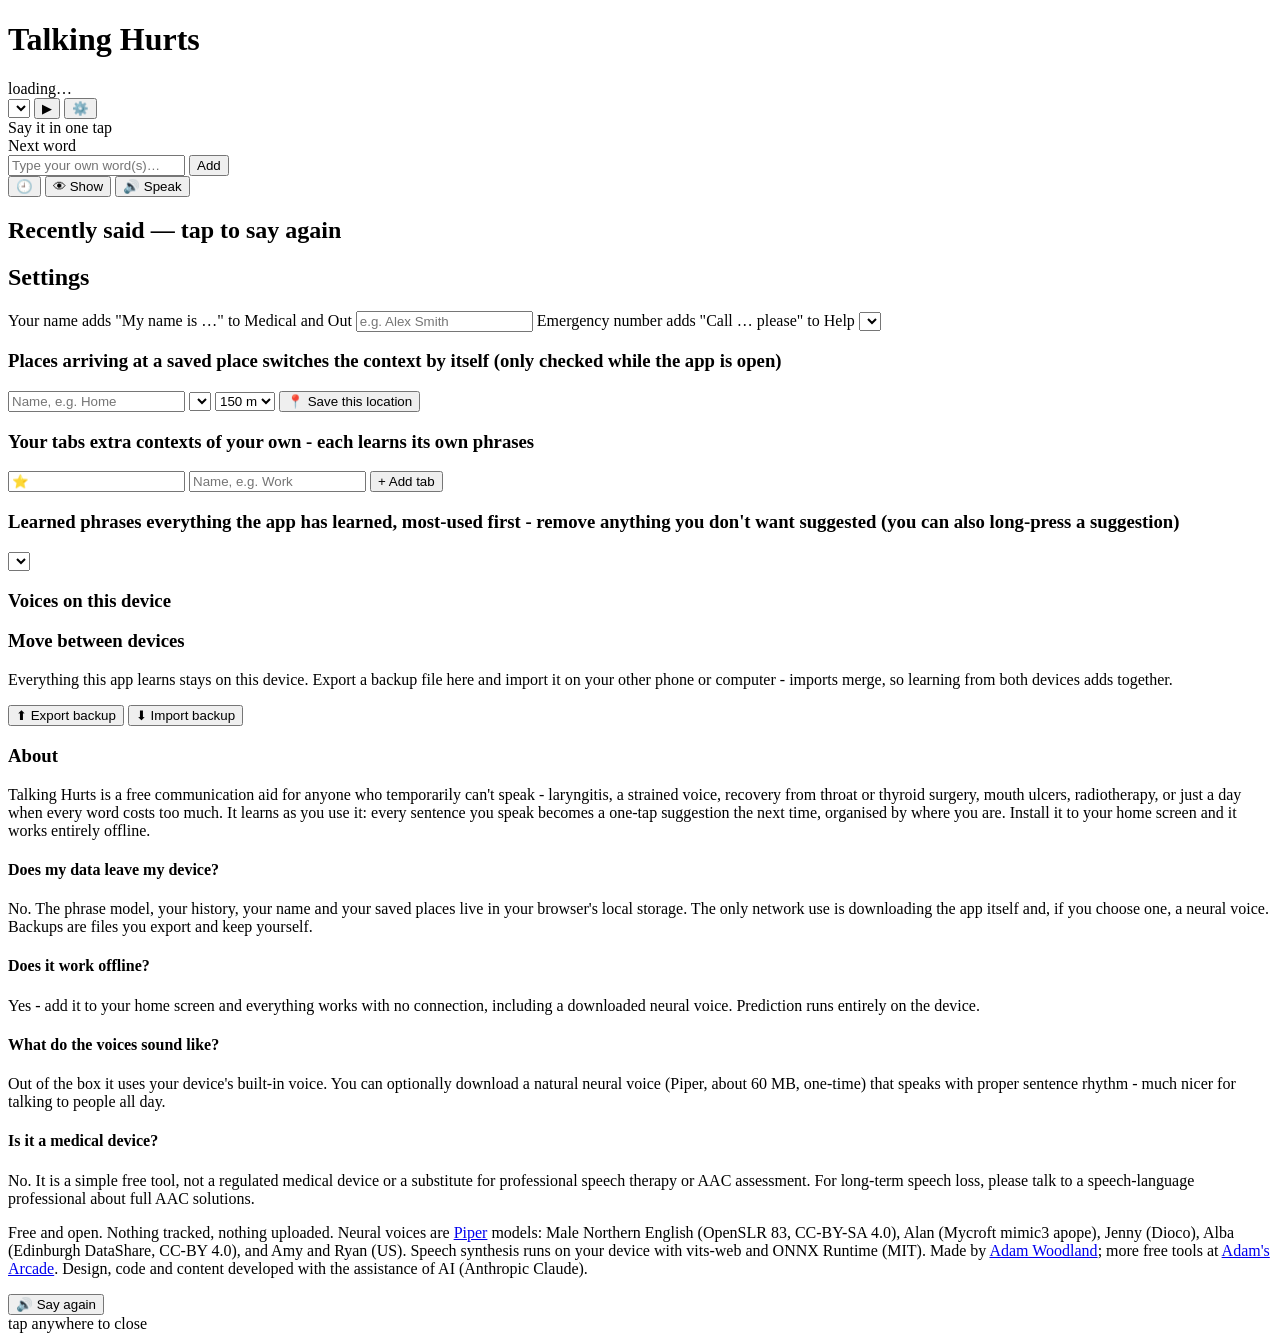
==== index.html @ 51ef8f82 "Cross-link the fleet Footer links to Adam's Arcade and to adamwoodland.com (author), the standard AI" ====
<!DOCTYPE html>
<html lang="en">
<head>
<meta charset="utf-8">
<meta name="viewport" content="width=device-width, initial-scale=1, viewport-fit=cover">
<meta name="theme-color" content="#10141c">
<title>Talking Hurts - speak with taps when your voice can't</title>
<meta name="description" content="A free communication aid for when talking hurts or your voice is gone: build sentences with one-tap phrases and predictive words, and your phone speaks them aloud. Learns your phrases, works offline, nothing leaves your device.">
<link rel="canonical" href="https://talkinghurts.com/">
<link rel="stylesheet" href="style.css">
<link rel="icon" href="favicon.svg" type="image/svg+xml">
<link rel="apple-touch-icon" href="apple-touch-icon.png">
<link rel="manifest" href="manifest.json">
<meta name="apple-mobile-web-app-capable" content="yes">
<meta name="apple-mobile-web-app-status-bar-style" content="black">
<meta name="apple-mobile-web-app-title" content="Talking Hurts">
<meta property="og:title" content="Talking Hurts">
<meta property="og:description" content="Lost your voice? Build sentences with taps and your phone speaks them. Free, offline-capable, private - it learns your phrases on your device and nothing is uploaded.">
<meta property="og:url" content="https://talkinghurts.com/">
<meta property="og:type" content="website">
<meta name="twitter:card" content="summary">
<meta name="twitter:title" content="Talking Hurts - speak with taps when your voice can't">
<meta name="twitter:description" content="A free, private communication aid: one-tap phrases, predictive words, natural neural voices, offline support. For laryngitis, throat surgery recovery, and any day talking hurts.">
<script type="application/ld+json">
{
  "@context": "https://schema.org",
  "@type": "WebApplication",
  "name": "Talking Hurts",
  "url": "https://talkinghurts.com/",
  "applicationCategory": "MedicalApplication",
  "operatingSystem": "Any (browser)",
  "offers": { "@type": "Offer", "price": "0", "priceCurrency": "USD" },
  "description": "A free communication aid for people who temporarily cannot speak: build sentences from one-tap phrases and predictive words and the device speaks them aloud. Learns the user's phrases locally, works offline as an installable app, and uploads nothing."
}
</script>
<script type="application/ld+json">
{
  "@context": "https://schema.org",
  "@type": "FAQPage",
  "mainEntity": [
    {
      "@type": "Question",
      "name": "Does my data leave my device?",
      "acceptedAnswer": { "@type": "Answer", "text": "No. The phrase model, your history, your name and your saved places live in your browser's local storage. The only network use is downloading the app itself and, if you choose one, a neural voice. Backups are files you export and keep yourself." }
    },
    {
      "@type": "Question",
      "name": "Does it work offline?",
      "acceptedAnswer": { "@type": "Answer", "text": "Yes - add it to your home screen and everything works with no connection, including a downloaded neural voice. Prediction runs entirely on the device." }
    },
    {
      "@type": "Question",
      "name": "What do the voices sound like?",
      "acceptedAnswer": { "@type": "Answer", "text": "Out of the box it uses your device's built-in voice. You can optionally download a natural neural voice (Piper, about 60 MB, one-time) that speaks with proper sentence rhythm - much nicer for talking to people all day." }
    },
    {
      "@type": "Question",
      "name": "Is it a medical device?",
      "acceptedAnswer": { "@type": "Answer", "text": "No. It is a simple free tool, not a regulated medical device or a substitute for professional speech therapy or AAC assessment. For long-term speech loss, please talk to a speech-language professional about full AAC solutions." }
    }
  ]
}
</script>
</head>
<body>

<div id="appview">
<header>
  <h1>Talking&nbsp;Hurts</h1>
  <div id="voiceBox">
    <div id="voiceStatus">loading…</div>
    <select id="voiceSel" aria-label="Voice"></select>
    <button id="voicePlay" title="Hear a sample of this voice" aria-label="Hear a sample of this voice">▶</button>
    <button id="setBtn" title="Settings" aria-label="Settings">⚙️</button>
  </div>
</header>

<div id="contexts"></div>

<div id="sentenceBar"></div>

<div id="suggestions">
  <div class="sugHead" id="completionsHead">Say it in one tap</div>
  <div id="completions"></div>
  <div class="sugHead">Next word</div>
  <div id="words"></div>
</div>

<div id="composer">
  <input id="freeText" type="text" autocomplete="off" autocapitalize="none"
         placeholder="Type your own word(s)…">
  <button id="addBtn">Add</button>
</div>

<div id="actions">
  <button id="histBtn" title="History of what you've said">🕘</button>
  <button id="showBtn">👁 Show</button>
  <button id="speakBtn">🔊 Speak</button>
</div>
</div>

<div id="histPanel">
  <div id="histSheet">
    <h2>Recently said — tap to say again</h2>
    <div id="histList"></div>
  </div>
</div>

<div id="setPanel">
  <div id="setSheet">
    <h2>Settings</h2>
    <label class="setLbl" for="setName">Your name <span class="setHint">adds "My name is …" to Medical and Out</span></label>
    <input id="setName" type="text" autocomplete="name" placeholder="e.g. Alex Smith">
    <label class="setLbl" for="setEmergency">Emergency number <span class="setHint">adds "Call … please" to Help</span></label>
    <select id="setEmergency"></select>

    <h3 class="setSub">Places <span class="setHint">arriving at a saved place switches the context by itself (only checked while the app is open)</span></h3>
    <div id="placesList"></div>
    <div class="placeAdd">
      <input id="placeName" type="text" placeholder="Name, e.g. Home">
      <select id="placeCtx" aria-label="Context for this place"></select>
      <select id="placeRadius" aria-label="Radius">
        <option value="100">100 m</option>
        <option value="150" selected>150 m</option>
        <option value="300">300 m</option>
        <option value="1000">1 km</option>
      </select>
      <button id="addPlaceBtn">📍 Save this location</button>
    </div>

    <h3 class="setSub">Your tabs <span class="setHint">extra contexts of your own - each learns its own phrases</span></h3>
    <div id="ctxList"></div>
    <div class="ctxAdd">
      <input id="ctxEmoji" type="text" maxlength="4" placeholder="⭐" aria-label="Emoji for the tab">
      <input id="ctxName" type="text" placeholder="Name, e.g. Work">
      <button id="addCtxBtn">+ Add tab</button>
    </div>

    <h3 class="setSub">Learned phrases <span class="setHint">everything the app has learned, most-used first - remove anything you don't want suggested (you can also long-press a suggestion)</span></h3>
    <select id="phraseCtx" aria-label="Tab to show phrases for"></select>
    <div id="phraseList"></div>

    <h3 class="setSub">Voices on this device</h3>
    <div id="voiceStore"></div>

    <h3 class="setSub">Move between devices</h3>
    <p class="setHint">Everything this app learns stays on this device. Export a backup file here and import it on your other phone or computer - imports merge, so learning from both devices adds together.</p>
    <div class="setRow">
      <button id="exportBtn">⬆ Export backup</button>
      <button id="importBtn">⬇ Import backup</button>
      <input type="file" id="importFile" accept="application/json,.json" hidden>
    </div>

    <h3 class="setSub">About</h3>
    <div class="aboutText">
      <p>Talking Hurts is a free communication aid for anyone who temporarily can't speak -
      laryngitis, a strained voice, recovery from throat or thyroid surgery, mouth ulcers,
      radiotherapy, or just a day when every word costs too much. It learns as you use it:
      every sentence you speak becomes a one-tap suggestion the next time, organised by
      where you are. Install it to your home screen and it works entirely offline.</p>
      <h4>Does my data leave my device?</h4>
      <p>No. The phrase model, your history, your name and your saved places live in your
      browser's local storage. The only network use is downloading the app itself and, if
      you choose one, a neural voice. Backups are files you export and keep yourself.</p>
      <h4>Does it work offline?</h4>
      <p>Yes - add it to your home screen and everything works with no connection, including
      a downloaded neural voice. Prediction runs entirely on the device.</p>
      <h4>What do the voices sound like?</h4>
      <p>Out of the box it uses your device's built-in voice. You can optionally download a
      natural neural voice (Piper, about 60 MB, one-time) that speaks with proper sentence
      rhythm - much nicer for talking to people all day.</p>
      <h4>Is it a medical device?</h4>
      <p>No. It is a simple free tool, not a regulated medical device or a substitute for
      professional speech therapy or AAC assessment. For long-term speech loss, please talk
      to a speech-language professional about full AAC solutions.</p>
      <p class="aboutFine">Free and open. Nothing tracked, nothing uploaded.
      Neural voices are <a href="https://github.com/rhasspy/piper" rel="noopener noreferrer">Piper</a> models:
      Male Northern English (OpenSLR 83, CC-BY-SA 4.0), Alan (Mycroft mimic3 apope), Jenny (Dioco),
      Alba (Edinburgh DataShare, CC-BY 4.0), and Amy and Ryan (US). Speech synthesis runs on
      your device with vits-web and ONNX Runtime (MIT). Made by <a href="https://adamwoodland.com/" rel="noopener noreferrer">Adam Woodland</a>; more free tools at <a href="https://games.adamwoodland.com/" rel="noopener noreferrer">Adam's Arcade</a>. Design, code and content developed with the assistance of AI (Anthropic Claude).</p>
    </div>
  </div>
</div>

<div id="overlay">
  <div id="overlayText"></div>
  <button id="againBtn">🔊 Say again</button>
  <div id="overlayHint">tap anywhere to close</div>
</div>

<div id="toast" role="status" aria-live="polite"></div>

<audio id="player" playsinline></audio>

<script type="module" src="app.js"></script>
</body>
</html>
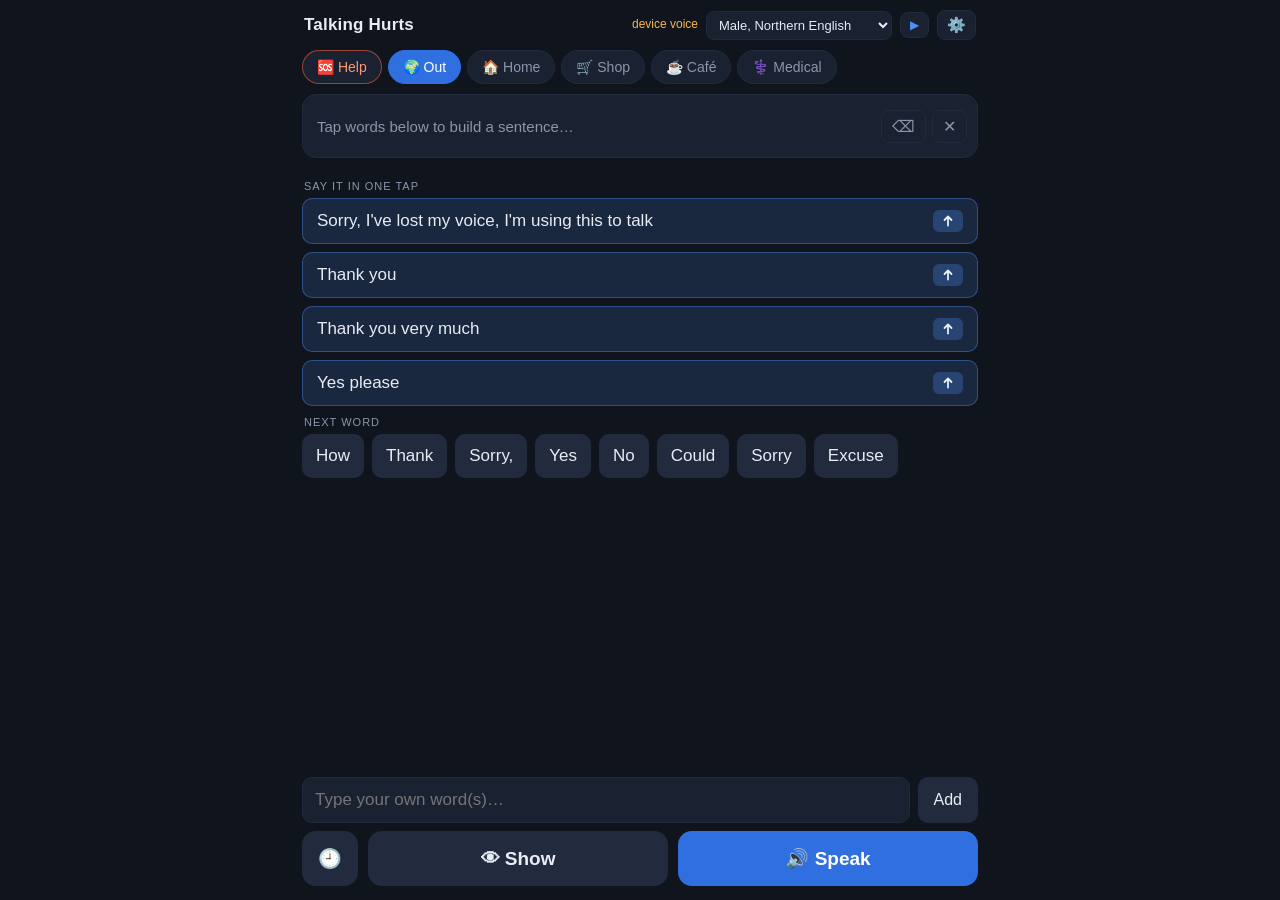
==== commit 1db58027: "Say where the iPhone Home Screen location switch is When saving a place is refused (or unavailable) " ====
--- a/index.html
+++ b/index.html
@@ -127,6 +127,7 @@
       </select>
       <button id="addPlaceBtn">📍 Save this location</button>
     </div>
+    <p id="placeHelp" class="placeHelp" hidden></p>
 
     <h3 class="setSub">Your tabs <span class="setHint">extra contexts of your own - each learns its own phrases</span></h3>
     <div id="ctxList"></div>
--- a/style.css
+++ b/style.css
@@ -0,0 +1,473 @@
+  :root {
+    --bg: #10141c;
+    --panel: #1a2130;
+    --panel-2: #222b3e;
+    --text: #e8ecf4;
+    --muted: #8b96ab;
+    --accent: #4f8ef7;
+    --accent-2: #2f6fe0;
+    --good: #3ecf8e;
+    --warn: #f7b74f;
+    --radius: 14px;
+  }
+  * { box-sizing: border-box; -webkit-tap-highlight-color: transparent; }
+  html, body { margin: 0; }
+  body {
+    background: var(--bg);
+    color: var(--text);
+    font-family: -apple-system, BlinkMacSystemFont, "Segoe UI", Roboto, sans-serif;
+    overflow: hidden; /* the app is the whole page; about/FAQ lives in the Settings sheet */
+  }
+  /* The app owns the viewport. */
+  #appview {
+    height: 100vh;
+    height: 100dvh;
+    display: flex;
+    flex-direction: column;
+    max-width: 700px;
+    margin: 0 auto;
+    padding: env(safe-area-inset-top) 12px calc(env(safe-area-inset-bottom) + 8px);
+  }
+
+  header {
+    display: flex;
+    align-items: center;
+    justify-content: space-between;
+    gap: 8px;
+    padding: 10px 2px 6px;
+  }
+  header h1 { font-size: 17px; margin: 0; font-weight: 600; letter-spacing: 0.2px; }
+  #voiceStatus {
+    font-size: 12px;
+    color: var(--muted);
+    text-align: right;
+    line-height: 1.3;
+  }
+  #voiceStatus button {
+    font-size: 12px;
+    color: var(--accent);
+    background: none;
+    border: 1px solid var(--accent);
+    border-radius: 8px;
+    padding: 4px 8px;
+    cursor: pointer;
+  }
+  #voiceBox { display: flex; align-items: center; gap: 8px; min-width: 0; }
+  #voiceSel {
+    background: var(--panel);
+    color: var(--text);
+    border: 1px solid var(--panel-2);
+    border-radius: 8px;
+    font-size: 13px;
+    padding: 5px 8px;
+    max-width: 220px;
+    min-width: 0;
+    flex: 0 1 auto;   /* shrink before pushing the settings gear off-screen */
+  }
+  #voiceStatus { flex: 0 0 auto; }
+  #setBtn { flex: 0 0 auto; }
+
+  #contexts {
+    display: flex;
+    gap: 6px;
+    overflow-x: auto;
+    padding: 4px 0 10px;
+    scrollbar-width: none;
+  }
+  #contexts::-webkit-scrollbar { display: none; }
+  .ctx {
+    flex: 0 0 auto;
+    border: 1px solid var(--panel-2);
+    background: var(--panel);
+    color: var(--muted);
+    border-radius: 999px;
+    padding: 8px 14px;
+    font-size: 14px;
+    cursor: pointer;
+  }
+  .ctx.active {
+    background: var(--accent-2);
+    border-color: var(--accent-2);
+    color: #fff;
+  }
+  .ctx.help { border-color: rgba(224, 90, 60, 0.65); color: #ff9770; }
+  .ctx.help.active { background: #d9482f; border-color: #d9482f; color: #fff; }
+
+  #sentenceBar {
+    background: var(--panel);
+    border: 1px solid var(--panel-2);
+    border-radius: var(--radius);
+    min-height: 64px;
+    padding: 10px;
+    display: flex;
+    flex-wrap: wrap;
+    align-items: center;
+    gap: 6px;
+  }
+  #sentenceBar .placeholder { color: var(--muted); font-size: 15px; padding: 4px; }
+  .token {
+    background: var(--panel-2);
+    border-radius: 8px;
+    padding: 6px 10px;
+    font-size: 17px;
+    cursor: pointer;
+  }
+  .token:last-of-type { outline: 1px solid rgba(79,142,247,.45); }
+  #barBtns { margin-left: auto; display: flex; gap: 6px; }
+  #barBtns button {
+    background: none;
+    border: 1px solid var(--panel-2);
+    color: var(--muted);
+    border-radius: 8px;
+    font-size: 16px;
+    padding: 6px 10px;
+    cursor: pointer;
+  }
+
+  #suggestions { flex: 1; overflow-y: auto; padding: 12px 0 4px; }
+  .sugHead {
+    font-size: 11px;
+    text-transform: uppercase;
+    letter-spacing: 1px;
+    color: var(--muted);
+    margin: 10px 2px 6px;
+  }
+  #completions, #words { display: flex; flex-wrap: wrap; gap: 8px; }
+  .chip {
+    border: none;
+    border-radius: 10px;
+    padding: 12px 14px;
+    font-size: 17px;
+    cursor: pointer;
+    color: var(--text);
+    background: var(--panel-2);
+    text-align: left;
+  }
+  .chip.completion {
+    background: rgba(79, 142, 247, 0.16);
+    border: 1px solid rgba(79, 142, 247, 0.4);
+    width: 100%;
+    display: flex;
+    justify-content: space-between;
+    gap: 10px;
+  }
+  .chip.completion .lift {
+    flex: 0 0 auto;
+    align-self: center;
+    display: inline-flex;
+    align-items: center;
+    justify-content: center;
+    height: 22px;
+    background: rgba(79, 142, 247, 0.28);
+    border: none;
+    color: var(--text);
+    border-radius: 6px;
+    font-size: 13px;
+    line-height: 1;
+    padding: 0 9px;
+    margin: -2px 0; /* never taller than the label line, so rows stay slim */
+    cursor: pointer;
+  }
+  .empty { color: var(--muted); font-size: 14px; padding: 6px 2px; }
+
+  #composer { display: flex; gap: 8px; padding: 8px 0; }
+  #freeText {
+    flex: 1;
+    background: var(--panel);
+    border: 1px solid var(--panel-2);
+    border-radius: 10px;
+    color: var(--text);
+    font-size: 17px;
+    padding: 12px;
+    min-width: 0;
+  }
+  #freeText:focus { outline: 1px solid var(--accent); }
+  #addBtn {
+    background: var(--panel-2);
+    color: var(--text);
+    border: none;
+    border-radius: 10px;
+    font-size: 16px;
+    padding: 0 16px;
+    cursor: pointer;
+  }
+
+  #actions { display: flex; gap: 10px; padding-bottom: 6px; }
+  #actions button {
+    flex: 1;
+    border: none;
+    border-radius: var(--radius);
+    font-size: 19px;
+    font-weight: 600;
+    padding: 16px;
+    cursor: pointer;
+  }
+  #showBtn { background: var(--panel-2); color: var(--text); }
+  #histBtn { flex: 0 0 auto !important; background: var(--panel-2); color: var(--text); }
+
+  #histPanel {
+    position: fixed;
+    inset: 0;
+    background: rgba(6, 9, 14, 0.72);
+    display: none;
+    align-items: flex-end;
+    z-index: 40;
+  }
+  #histPanel.show { display: flex; }
+  #histSheet {
+    background: var(--panel);
+    width: 100%;
+    max-width: 700px;
+    margin: 0 auto;
+    max-height: 65vh;
+    overflow-y: auto;
+    border-radius: 16px 16px 0 0;
+    padding: 14px 14px calc(env(safe-area-inset-bottom) + 14px);
+  }
+  #histSheet h2 {
+    margin: 0 0 10px;
+    font-size: 12px;
+    font-weight: 600;
+    color: var(--muted);
+    text-transform: uppercase;
+    letter-spacing: 1px;
+  }
+  #histList { display: flex; flex-direction: column; gap: 8px; }
+  .histItem {
+    text-align: left;
+    background: var(--panel-2);
+    border: none;
+    color: var(--text);
+    border-radius: 10px;
+    padding: 12px 14px;
+    font-size: 17px;
+    cursor: pointer;
+  }
+  .histItem .when { display: block; color: var(--muted); font-size: 12px; margin-top: 3px; }
+  #speakBtn { background: var(--accent-2); color: #fff; flex: 2; }
+  #speakBtn:active { background: var(--accent); }
+  #speakBtn.busy { opacity: 0.6; }
+
+  #overlay {
+    position: fixed;
+    inset: 0;
+    background: #fff;
+    color: #111;
+    display: none;
+    align-items: center;
+    justify-content: center;
+    text-align: center;
+    padding: 28px;
+    z-index: 50;
+    cursor: pointer;
+  }
+  #overlay.show { display: flex; }
+  #overlayText { font-size: clamp(34px, 9vw, 72px); font-weight: 700; line-height: 1.2; }
+  #againBtn {
+    position: absolute;
+    bottom: calc(env(safe-area-inset-bottom) + 44px);
+    left: 50%;
+    transform: translateX(-50%);
+    background: #111;
+    color: #fff;
+    border: none;
+    border-radius: 999px;
+    font-size: 17px;
+    font-weight: 600;
+    padding: 12px 22px;
+    cursor: pointer;
+  }
+  #overlayHint {
+    position: absolute;
+    bottom: calc(env(safe-area-inset-bottom) + 14px);
+    left: 0; right: 0;
+    color: #999;
+    font-size: 14px;
+  }
+
+  .status-ok { color: var(--good); }
+  .status-warn { color: var(--warn); }
+  .chip.completion .lift svg { display: block; }
+
+  #setBtn, #voicePlay {
+    background: var(--panel);
+    border: 1px solid var(--panel-2);
+    color: var(--text);
+    border-radius: 8px;
+    font-size: 15px;
+    padding: 5px 9px;
+    cursor: pointer;
+    flex: 0 0 auto;
+  }
+  #voicePlay { color: var(--accent); font-size: 12px; }
+
+  /* Long-press forget: the chip flips into an inline confirm. */
+  .chip.confirming { background: rgba(224, 90, 60, 0.14); border-color: rgba(224, 90, 60, 0.5); }
+  .chip .lift.danger { background: #d9482f; color: #fff; }
+
+  .ctxAdd { display: grid; grid-template-columns: 64px 1fr auto; gap: 6px; margin-top: 8px; }
+  #setSheet .ctxAdd #ctxEmoji { text-align: center; }
+  .ctxAdd #addCtxBtn {
+    background: var(--panel-2);
+    border: none;
+    color: var(--text);
+    border-radius: 10px;
+    font-size: 15px;
+    font-weight: 600;
+    padding: 0 14px;
+    cursor: pointer;
+  }
+  #phraseCtx { margin-bottom: 8px; }
+  #phraseList { max-height: 260px; overflow-y: auto; }
+  #phraseList .placeRow small { color: var(--muted); margin-left: 6px; }
+
+  /* ---------- settings sheet (same pattern as history) ---------- */
+  #setPanel {
+    position: fixed;
+    inset: 0;
+    background: rgba(6, 9, 14, 0.72);
+    display: none;
+    align-items: flex-end;
+    z-index: 40;
+  }
+  #setPanel.show { display: flex; }
+  #setSheet {
+    background: var(--panel);
+    width: 100%;
+    max-width: 700px;
+    margin: 0 auto;
+    max-height: 85vh;
+    overflow-y: auto;
+    border-radius: 16px 16px 0 0;
+    padding: 16px 16px calc(env(safe-area-inset-bottom) + 16px);
+  }
+  #setSheet h2 { margin: 0 0 12px; font-size: 16px; }
+  .setSub { margin: 20px 0 8px; font-size: 14px; }
+  .setLbl { display: block; font-size: 13px; font-weight: 600; margin: 12px 0 4px; }
+  .setHint { display: block; font-weight: 400; color: var(--muted); font-size: 12px; margin-top: 2px; }
+  #setSheet input[type="text"], #setSheet select {
+    width: 100%;
+    background: var(--bg);
+    border: 1px solid var(--panel-2);
+    border-radius: 10px;
+    color: var(--text);
+    font-size: 16px;
+    padding: 10px 12px;
+  }
+  .placeRow {
+    display: flex;
+    align-items: center;
+    justify-content: space-between;
+    gap: 8px;
+    background: var(--panel-2);
+    border-radius: 10px;
+    padding: 9px 12px;
+    margin-bottom: 6px;
+    font-size: 15px;
+  }
+  .placeRow button {
+    background: none;
+    border: none;
+    color: var(--muted);
+    font-size: 15px;
+    cursor: pointer;
+    padding: 2px 6px;
+  }
+  .placeAdd { display: grid; grid-template-columns: 1fr auto auto; gap: 6px; margin-top: 8px; }
+  .placeAdd #addPlaceBtn {
+    grid-column: 1 / -1;
+    background: var(--accent-2);
+    color: #fff;
+    border: none;
+    border-radius: 10px;
+    font-size: 15px;
+    font-weight: 600;
+    padding: 11px;
+    cursor: pointer;
+  }
+  .placeAdd select { width: auto; }
+  /* Why saving a place failed on an iPhone Home Screen app: stays put, unlike the toast. */
+  .placeHelp { margin: 8px 0 0; padding: 8px 10px; font-size: 13px; line-height: 1.45; background: var(--panel-2); border-left: 3px solid #d9482f; border-radius: 8px; }
+  .setRow { display: flex; gap: 8px; }
+  .setRow button {
+    flex: 1;
+    background: var(--panel-2);
+    border: 1px solid var(--panel-2);
+    color: var(--text);
+    border-radius: 10px;
+    font-size: 15px;
+    font-weight: 600;
+    padding: 12px;
+    cursor: pointer;
+  }
+
+  /* ---------- toast ---------- */
+  #toast {
+    position: fixed;
+    left: 50%;
+    bottom: calc(env(safe-area-inset-bottom) + 86px);
+    transform: translateX(-50%) translateY(8px);
+    background: var(--panel-2);
+    color: var(--text);
+    border: 1px solid #3b4a63;
+    border-radius: 16px;
+    padding: 10px 20px;
+    font-size: 15px;
+    font-weight: 600;
+    text-align: center;
+    box-shadow: 0 6px 24px rgba(0, 0, 0, 0.55);
+    opacity: 0;
+    pointer-events: none;
+    transition: opacity 0.18s, transform 0.18s;
+    z-index: 60;
+    max-width: calc(100vw - 32px);
+  }
+  #toast.show { opacity: 1; transform: translateX(-50%) translateY(0); }
+  /* Failures must be unmissable, not grey-on-grey. */
+  #toast.error {
+    background: #d9482f;
+    border-color: #ff8a70;
+    color: #fff;
+  }
+
+  /* ---------- about (inside the settings sheet) ---------- */
+  .aboutText h4 { font-size: 13px; margin: 12px 0 3px; }
+  .aboutText p { margin: 0 0 8px; line-height: 1.5; color: #c7cfdc; font-size: 13px; }
+  .aboutText a { color: var(--accent); }
+  .aboutFine { color: var(--muted); font-size: 12px; margin-top: 14px; }
+
+  /* ---------- landscape: rail of contexts + actions on the left ---------- */
+  @media (orientation: landscape) and (max-height: 540px) {
+    #appview {
+      max-width: none;
+      display: grid;
+      grid-template-columns: 205px minmax(0, 1fr);
+      grid-template-rows: auto auto 1fr auto;
+      grid-template-areas:
+        "header header"
+        "ctx    bar"
+        "ctx    sug"
+        "actions composer";
+      column-gap: 12px;
+      padding: env(safe-area-inset-top) calc(env(safe-area-inset-right) + 10px)
+               calc(env(safe-area-inset-bottom) + 6px) calc(env(safe-area-inset-left) + 10px);
+    }
+    header { grid-area: header; padding: 6px 2px 4px; }
+    #contexts {
+      grid-area: ctx;
+      flex-direction: column;
+      overflow-y: auto;
+      overflow-x: hidden;
+      padding: 2px 0;
+      align-content: start;
+    }
+    .ctx { text-align: left; }
+    #sentenceBar { grid-area: bar; min-height: 52px; }
+    #suggestions { grid-area: sug; padding: 8px 0 2px; min-height: 0; }
+    .sugHead:first-child { margin-top: 0; }
+    #composer { grid-area: composer; padding: 6px 0 0; }
+    #actions { grid-area: actions; padding: 6px 0 0; }
+    #actions button { padding: 10px; font-size: 16px; }
+    #freeText { padding: 9px 12px; }
+    .chip { padding: 9px 12px; font-size: 16px; }
+  }
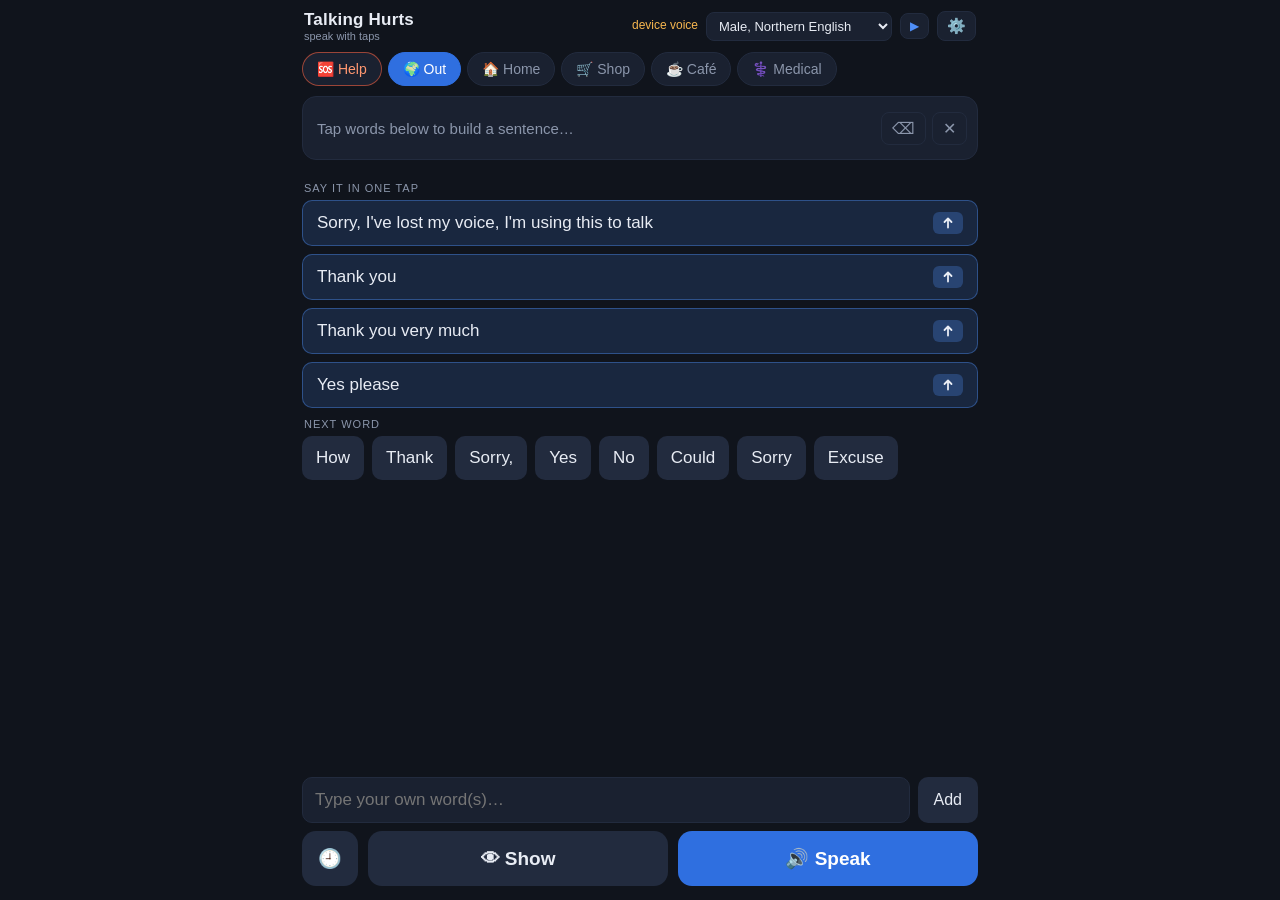
==== commit 2ff156b4: "SEO: lost-your-voice guide, 404 page, /index.html redirect, clearer title and H1 - New /lost-your-vo" ====
--- a/index.html
+++ b/index.html
@@ -4,8 +4,8 @@
 <meta charset="utf-8">
 <meta name="viewport" content="width=device-width, initial-scale=1, viewport-fit=cover">
 <meta name="theme-color" content="#10141c">
-<title>Talking Hurts - speak with taps when your voice can't</title>
-<meta name="description" content="A free communication aid for when talking hurts or your voice is gone: build sentences with one-tap phrases and predictive words, and your phone speaks them aloud. Learns your phrases, works offline, nothing leaves your device.">
+<title>Talking Hurts: free text to speech for when you've lost your voice</title>
+<meta name="description" content="Lost your voice? Tap phrases and predicted words and your phone says them aloud, or shows them in big text. Free, private, and it works offline.">
 <link rel="canonical" href="https://talkinghurts.com/">
 <link rel="stylesheet" href="style.css">
 <link rel="icon" href="favicon.svg" type="image/svg+xml">
@@ -14,23 +14,35 @@
 <meta name="apple-mobile-web-app-capable" content="yes">
 <meta name="apple-mobile-web-app-status-bar-style" content="black">
 <meta name="apple-mobile-web-app-title" content="Talking Hurts">
+<meta property="og:site_name" content="Talking Hurts">
+<meta property="og:locale" content="en_GB">
 <meta property="og:title" content="Talking Hurts">
-<meta property="og:description" content="Lost your voice? Build sentences with taps and your phone speaks them. Free, offline-capable, private - it learns your phrases on your device and nothing is uploaded.">
+<meta property="og:description" content="Lost your voice? Build sentences with taps and your phone speaks them. Free, offline-capable, private - it learns your phrases on your device, and they stay there.">
 <meta property="og:url" content="https://talkinghurts.com/">
 <meta property="og:type" content="website">
-<meta name="twitter:card" content="summary">
+<meta property="og:image" content="https://talkinghurts.com/og-image.png">
+<meta property="og:image:width" content="1200">
+<meta property="og:image:height" content="630">
+<meta property="og:image:alt" content="Talking Hurts: the app with Could I get built from word taps, three ways to finish the sentence, and the Show and Speak buttons">
+<meta name="twitter:card" content="summary_large_image">
 <meta name="twitter:title" content="Talking Hurts - speak with taps when your voice can't">
 <meta name="twitter:description" content="A free, private communication aid: one-tap phrases, predictive words, natural neural voices, offline support. For laryngitis, throat surgery recovery, and any day talking hurts.">
+<meta name="twitter:image" content="https://talkinghurts.com/og-image.png">
 <script type="application/ld+json">
 {
   "@context": "https://schema.org",
   "@type": "WebApplication",
   "name": "Talking Hurts",
   "url": "https://talkinghurts.com/",
-  "applicationCategory": "MedicalApplication",
+  "applicationCategory": "CommunicationApplication",
   "operatingSystem": "Any (browser)",
   "offers": { "@type": "Offer", "price": "0", "priceCurrency": "USD" },
-  "description": "A free communication aid for people who temporarily cannot speak: build sentences from one-tap phrases and predictive words and the device speaks them aloud. Learns the user's phrases locally, works offline as an installable app, and uploads nothing."
+  "isAccessibleForFree": true,
+  "inLanguage": "en",
+  "image": "https://talkinghurts.com/og-image.png",
+  "screenshot": "https://talkinghurts.com/img/talking-hurts-cafe-phrases.jpg",
+  "author": { "@type": "Person", "name": "Adam Woodland", "url": "https://adamwoodland.com/" },
+  "description": "A free communication aid for people who temporarily cannot speak: build sentences from one-tap phrases and predictive words and the device speaks them aloud. Learns the user's phrases on the device, where they and its settings stay, and works offline as an installable app. Only if the user switches on an online voice is the spoken sentence sent to that voice's provider."
 }
 </script>
 <script type="application/ld+json">
@@ -41,7 +53,7 @@
     {
       "@type": "Question",
       "name": "Does my data leave my device?",
-      "acceptedAnswer": { "@type": "Answer", "text": "No. The phrase model, your history, your name and your saved places live in your browser's local storage. The only network use is downloading the app itself and, if you choose one, a neural voice. Backups are files you export and keep yourself." }
+      "acceptedAnswer": { "@type": "Answer", "text": "Not unless you switch on online voices. Your learned phrases, history, name, settings and saved places stay on your device, in your browser's local storage, and the only other network use is downloading the app itself and, if you choose one, a neural voice. Online voices are off by default: if you allow them in Settings, each sentence you speak may be sent to that voice's provider (such as Google or Microsoft) to be spoken. Backups are files you export and keep yourself." }
     },
     {
       "@type": "Question",
@@ -51,7 +63,17 @@
     {
       "@type": "Question",
       "name": "What do the voices sound like?",
-      "acceptedAnswer": { "@type": "Answer", "text": "Out of the box it uses your device's built-in voice. You can optionally download a natural neural voice (Piper, about 60 MB, one-time) that speaks with proper sentence rhythm - much nicer for talking to people all day." }
+      "acceptedAnswer": { "@type": "Answer", "text": "Out of the box it uses a voice built into your device that works offline (online voices only if you allow them in Settings). If there is none, your sentence still shows in big text. You can optionally download a natural neural voice (Piper, about 60 MB, one-time) that speaks with proper sentence rhythm - much nicer for talking to people all day." }
+    },
+    {
+      "@type": "Question",
+      "name": "Should I whisper instead?",
+      "acceptedAnswer": { "@type": "Answer", "text": "No. The NHS's advice for laryngitis is to \"try to speak as little as possible\" and \"do not talk loudly or whisper – both strain your voice\". That's what Talking Hurts is for: tap, and your phone speaks for you." }
+    },
+    {
+      "@type": "Question",
+      "name": "Can it help in an emergency?",
+      "acceptedAnswer": { "@type": "Answer", "text": "The red Help tab is always first, with phrases such as \"I need help\", \"Call an ambulance please\" and \"This is an emergency\". Add your emergency number in Settings and it also offers \"Call [number] please\". It speaks to the people around you; it can't make a call itself." }
     },
     {
       "@type": "Question",
@@ -64,9 +86,12 @@
 </head>
 <body>
 
+<noscript>
+<p class="noscript">Talking Hurts needs JavaScript to run. It's a free communication aid for when you've lost your voice or talking hurts: tap phrases and predicted words, and your phone says them aloud or shows them in big text. Everything stays on your device. <a href="/lost-your-voice/">Lost your voice? How to talk without talking</a></p>
+</noscript>
 <div id="appview">
 <header>
-  <h1>Talking&nbsp;Hurts</h1>
+  <h1>Talking&nbsp;Hurts <span class="h1-sub">speak with taps</span></h1>
   <div id="voiceBox">
     <div id="voiceStatus">loading…</div>
     <select id="voiceSel" aria-label="Voice"></select>
@@ -77,7 +102,7 @@
 
 <div id="contexts"></div>
 
-<div id="sentenceBar"></div>
+<div id="sentenceBar"><span class="placeholder">Tap words below to build a sentence…</span></div>
 
 <div id="suggestions">
   <div class="sugHead" id="completionsHead">Say it in one tap</div>
@@ -143,9 +168,12 @@
 
     <h3 class="setSub">Voices on this device</h3>
     <div id="voiceStore"></div>
+    <label class="setCheck"><input type="checkbox" id="setOnlineVoices">
+      <span>Allow online voices <span class="setHint">Off: only voices that work offline are used, so nothing you say leaves the device. On: when no downloaded voice is ready, your browser's online voices can be used too (such as Chrome's "Google" voices or Edge's "Online" ones), and these may send each sentence you speak to the voice's provider to be spoken.</span></span>
+    </label>
 
     <h3 class="setSub">Move between devices</h3>
-    <p class="setHint">Everything this app learns stays on this device. Export a backup file here and import it on your other phone or computer - imports merge, so learning from both devices adds together.</p>
+    <p class="setHint">Everything this app learns stays on this device. Export a backup file here and import it on your other phone or computer - imports merge, so learning from both devices adds together. The file holds your learned phrases, recent history, name, emergency number and saved places with their locations, so keep it somewhere private.</p>
     <div class="setRow">
       <button id="exportBtn">⬆ Export backup</button>
       <button id="importBtn">⬇ Import backup</button>
@@ -159,22 +187,35 @@
       radiotherapy, or just a day when every word costs too much. It learns as you use it:
       every sentence you speak becomes a one-tap suggestion the next time, organised by
       where you are. Install it to your home screen and it works entirely offline.</p>
+      <p>Just lost your voice? Read <a href="/lost-your-voice/">how to talk without talking</a>, with the NHS's advice.</p>
       <h4>Does my data leave my device?</h4>
-      <p>No. The phrase model, your history, your name and your saved places live in your
-      browser's local storage. The only network use is downloading the app itself and, if
-      you choose one, a neural voice. Backups are files you export and keep yourself.</p>
+      <p>Not unless you switch on online voices. Your learned phrases, history, name, settings
+      and saved places stay on your device, in your browser's local storage, and the only
+      other network use is downloading the app itself and, if you choose one, a neural voice.
+      Online voices are off by default: if you allow them in Settings, each sentence you speak
+      may be sent to that voice's provider (such as Google or Microsoft) to be spoken. Backups
+      are files you export and keep yourself.</p>
       <h4>Does it work offline?</h4>
       <p>Yes - add it to your home screen and everything works with no connection, including
       a downloaded neural voice. Prediction runs entirely on the device.</p>
       <h4>What do the voices sound like?</h4>
-      <p>Out of the box it uses your device's built-in voice. You can optionally download a
-      natural neural voice (Piper, about 60 MB, one-time) that speaks with proper sentence
-      rhythm - much nicer for talking to people all day.</p>
+      <p>Out of the box it uses a voice built into your device that works offline (online
+      voices only if you allow them in Settings). If there is none, your sentence still shows
+      in big text. You can optionally download a natural neural voice (Piper, about 60 MB,
+      one-time) that speaks with proper sentence rhythm - much nicer for talking to people all day.</p>
+      <h4>Should I whisper instead?</h4>
+      <p>No. The NHS's advice for laryngitis is to "try to speak as little as possible" and "do not talk
+      loudly or whisper – both strain your voice". That's what Talking Hurts is for: tap, and your phone
+      speaks for you.</p>
+      <h4>Can it help in an emergency?</h4>
+      <p>The red Help tab is always first, with phrases such as "I need help", "Call an ambulance please"
+      and "This is an emergency". Add your emergency number in Settings and it also offers "Call [number]
+      please". It speaks to the people around you; it can't make a call itself.</p>
       <h4>Is it a medical device?</h4>
       <p>No. It is a simple free tool, not a regulated medical device or a substitute for
       professional speech therapy or AAC assessment. For long-term speech loss, please talk
       to a speech-language professional about full AAC solutions.</p>
-      <p class="aboutFine">Free and open. Nothing tracked, nothing uploaded.
+      <p class="aboutFine">Free and open. Nothing tracked, and nothing you say leaves the device unless you allow online voices.
       Neural voices are <a href="https://github.com/rhasspy/piper" rel="noopener noreferrer">Piper</a> models:
       Male Northern English (OpenSLR 83, CC-BY-SA 4.0), Alan (Mycroft mimic3 apope), Jenny (Dioco),
       Alba (Edinburgh DataShare, CC-BY 4.0), and Amy and Ryan (US). Speech synthesis runs on
@@ -184,6 +225,7 @@
 </div>
 
 <div id="overlay">
+  <div id="overlayNote" role="status" hidden></div>
   <div id="overlayText"></div>
   <button id="againBtn">🔊 Say again</button>
   <div id="overlayHint">tap anywhere to close</div>
--- a/style.css
+++ b/style.css
@@ -37,6 +37,13 @@
     padding: 10px 2px 6px;
   }
   header h1 { font-size: 17px; margin: 0; font-weight: 600; letter-spacing: 0.2px; }
+  /* The H1 says what the app is as well as its name (SEO batch 1, 2026-11-27): a small second line, kept
+     narrower than the name so the header is exactly as wide as before on every phone. */
+  header h1 .h1-sub { display: block; font-size: 11px; font-weight: 400; letter-spacing: 0; color: var(--muted);
+    white-space: nowrap; overflow: hidden; text-overflow: ellipsis; }
+  /* Only without JavaScript (also what a crawler that skips scripts reads). */
+  .noscript { max-width: 700px; margin: 16px auto; padding: 0 16px; line-height: 1.5; color: var(--text); }
+  .noscript a { color: var(--accent); }
   #voiceStatus {
     font-size: 12px;
     color: var(--muted);
@@ -254,8 +261,10 @@
     background: #fff;
     color: #111;
     display: none;
+    flex-direction: column;
     align-items: center;
     justify-content: center;
+    justify-content: safe center; /* too long to fit: keep the start on screen, not clipped off the top */
     text-align: center;
     padding: 28px;
     z-index: 50;
@@ -284,6 +293,20 @@
     color: #999;
     font-size: 14px;
   }
+  /* Why the sentence wasn't spoken: stays up with the text, unlike a toast, and sits
+     above it in the flow so it never covers any of it. */
+  #overlayNote {
+    flex: 0 0 auto;
+    max-width: 560px;
+    margin-bottom: 18px;
+    background: #fff3e6;
+    color: #7a2e12;
+    border: 1px solid #f0a27e;
+    border-radius: 10px;
+    padding: 8px 12px;
+    font-size: 15px;
+    line-height: 1.4;
+  }
 
   .status-ok { color: var(--good); }
   .status-warn { color: var(--warn); }
@@ -388,6 +411,8 @@
   .placeAdd select { width: auto; }
   /* Why saving a place failed on an iPhone Home Screen app: stays put, unlike the toast. */
   .placeHelp { margin: 8px 0 0; padding: 8px 10px; font-size: 13px; line-height: 1.45; background: var(--panel-2); border-left: 3px solid #d9482f; border-radius: 8px; }
+  .setCheck { display: flex; align-items: flex-start; gap: 10px; margin-top: 10px; font-size: 14px; font-weight: 600; cursor: pointer; }
+  .setCheck input { flex: 0 0 auto; width: 20px; height: 20px; margin: 0; accent-color: var(--accent-2); }
   .setRow { display: flex; gap: 8px; }
   .setRow button {
     flex: 1;
@@ -470,4 +495,5 @@
     #actions button { padding: 10px; font-size: 16px; }
     #freeText { padding: 9px 12px; }
     .chip { padding: 9px 12px; font-size: 16px; }
-  }
+    #overlayNote { max-width: none; font-size: 13px; padding: 4px 10px; margin-bottom: 8px; }
+  }
